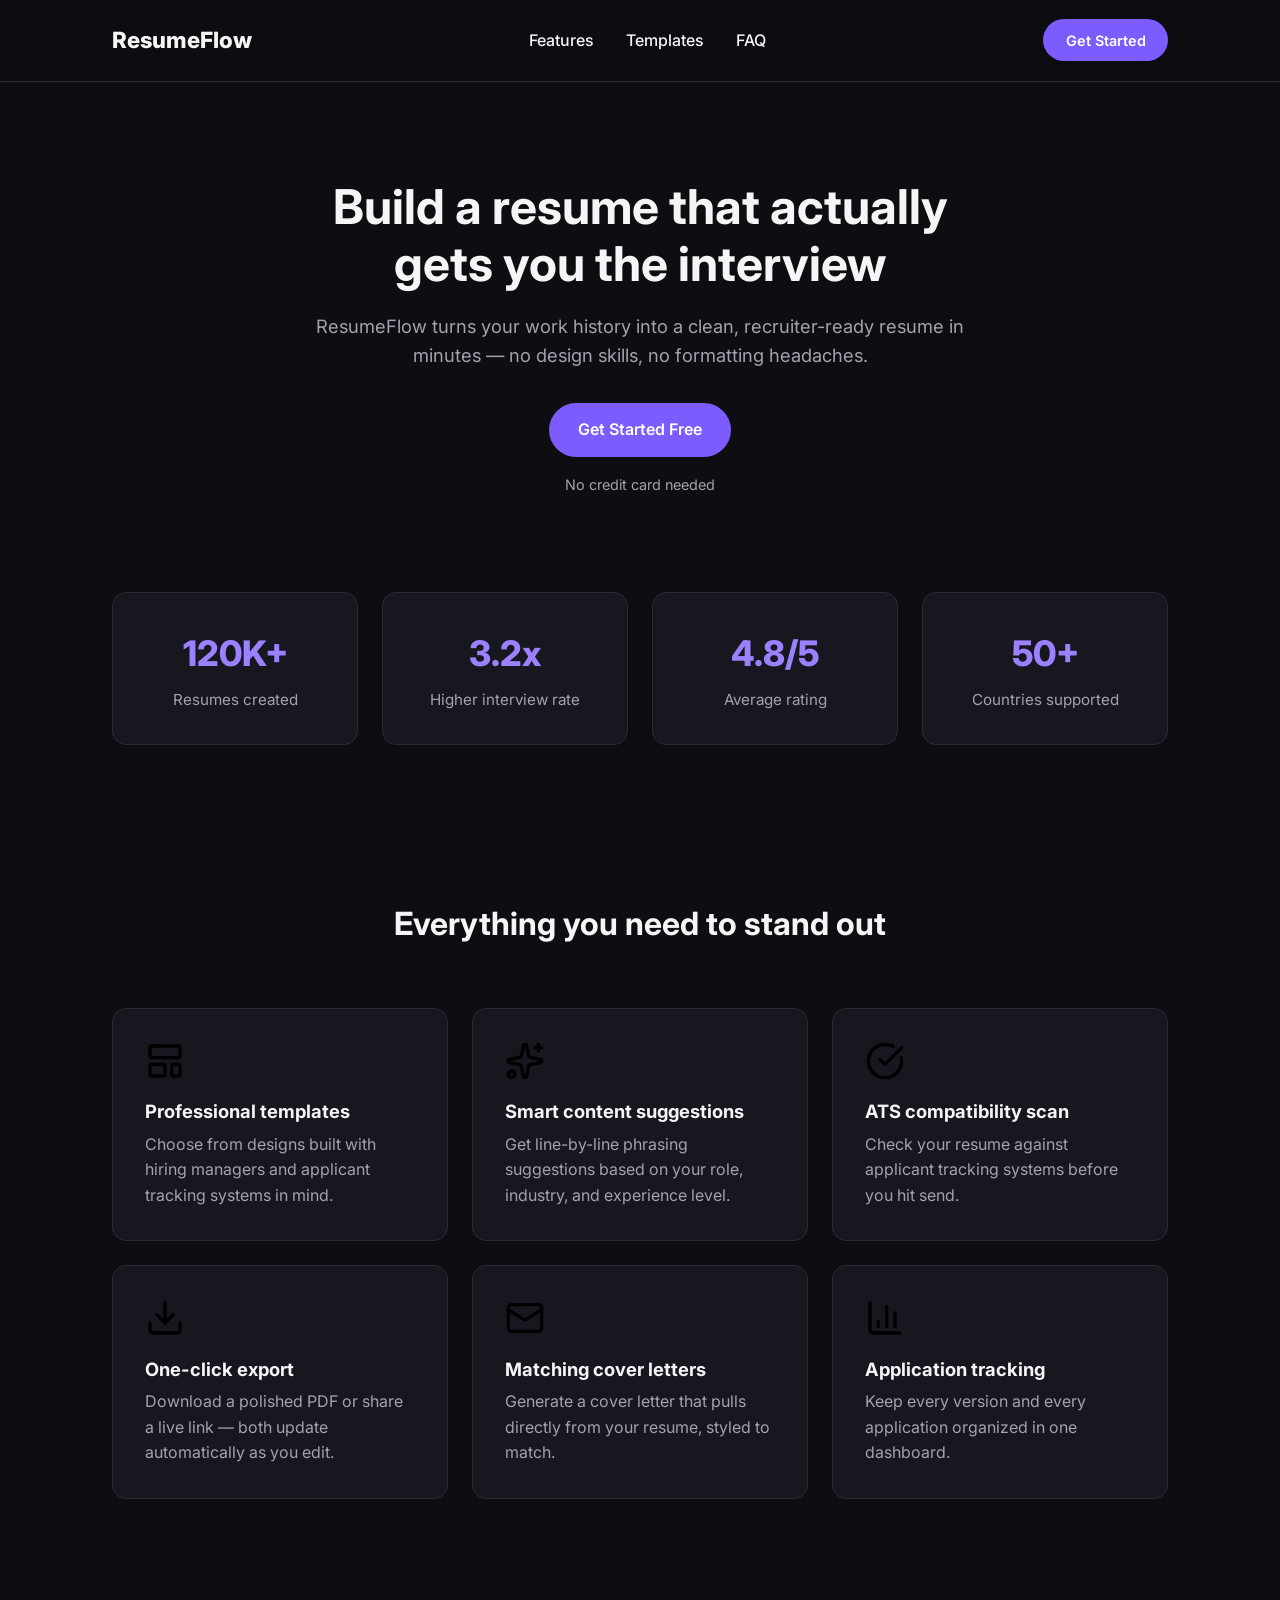
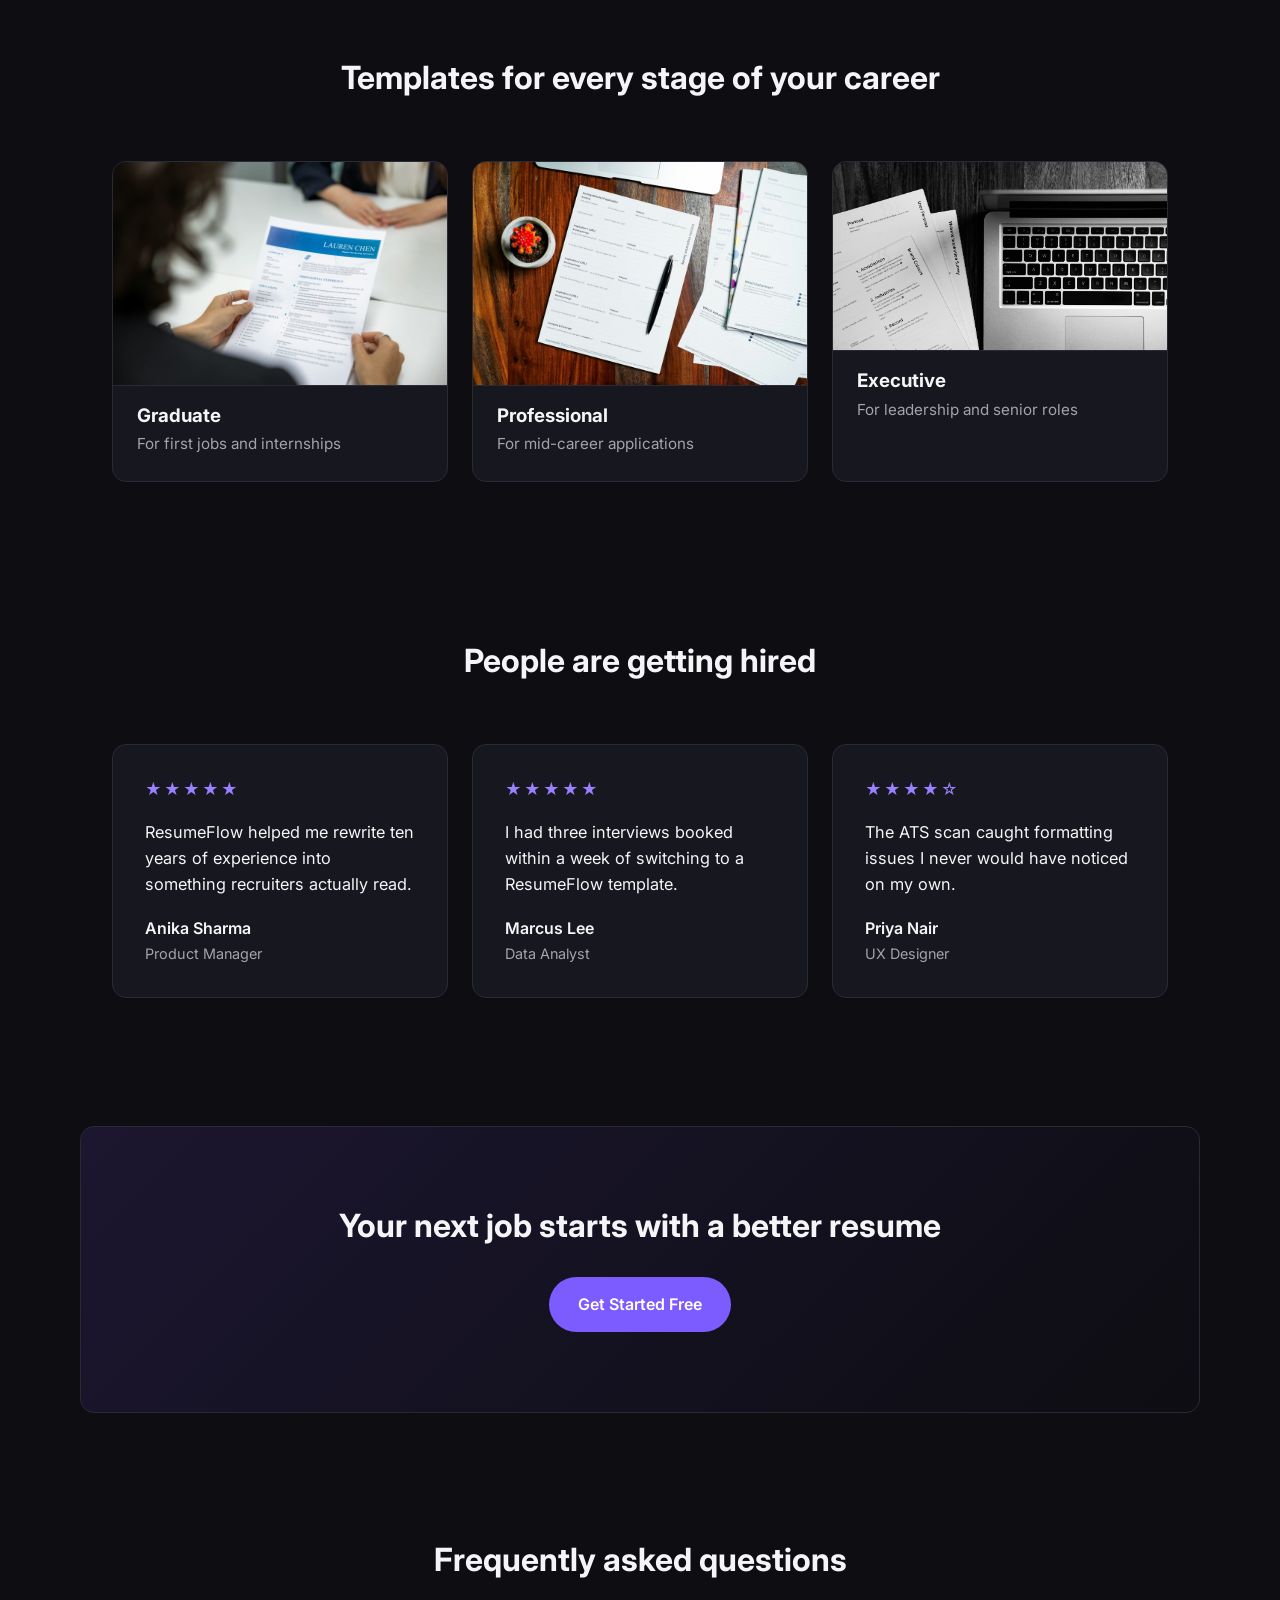
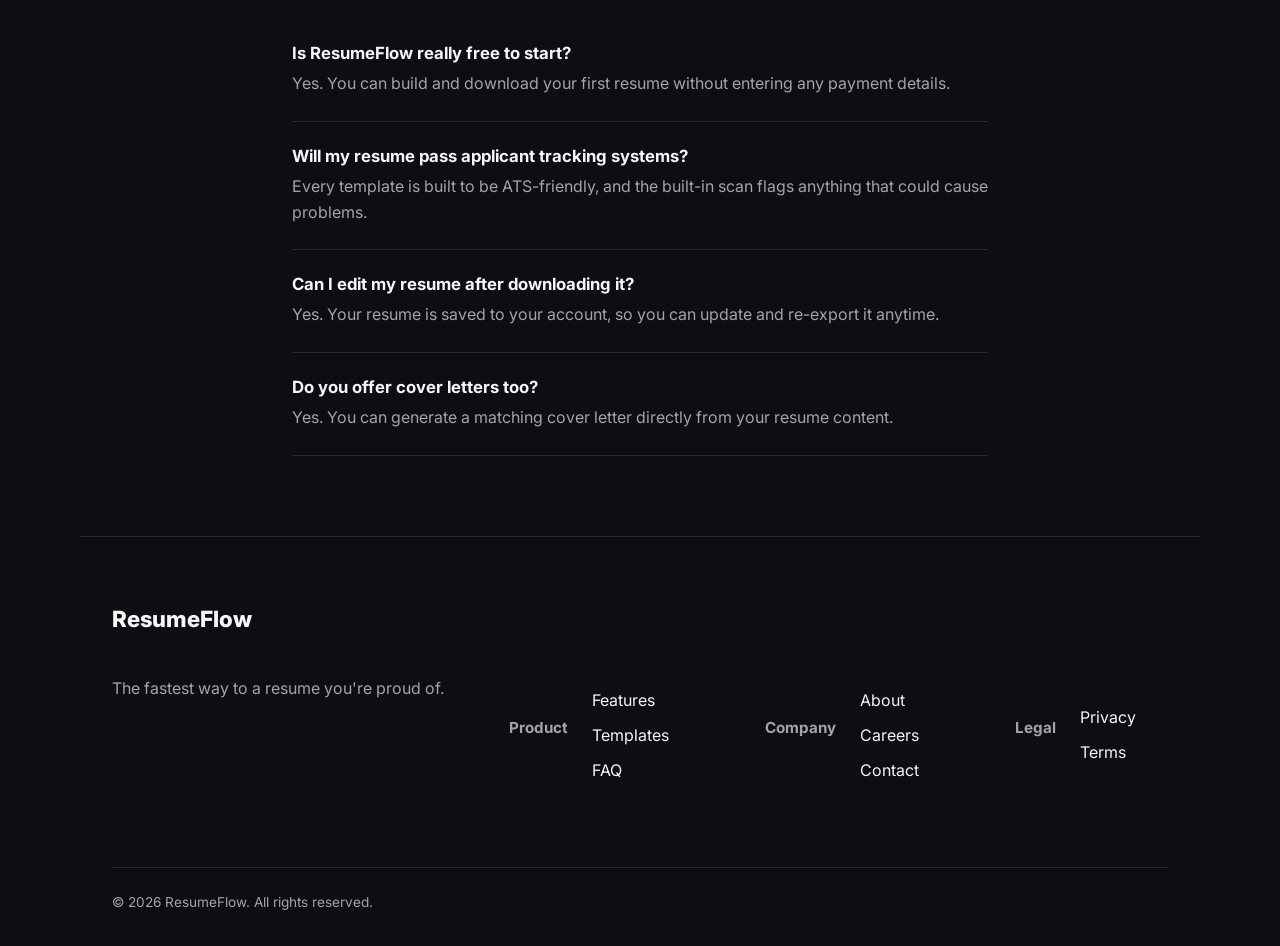
==== index.html @ b1fd6811 "Resume product landing page" ====
<!DOCTYPE html>
<html lang="en">
<head>
  <meta charset="UTF-8">
  <meta name="viewport" content="width=device-width, initial-scale=1.0">
  <title>ResumeFlow — Build a resume that gets you hired</title>
  <link rel="preconnect" href="https://fonts.googleapis.com">
  <link href="https://fonts.googleapis.com/css2?family=Inter:wght@400;500;600;700;800&display=swap" rel="stylesheet">
  <link rel="stylesheet" href="style.css">
</head>
<body>

  <header>
    <nav>
      <p class="logo">ResumeFlow</p>
      <ul class="nav-links">
        <li><a href="#features">Features</a></li>
        <li><a href="#templates">Templates</a></li>
        <li><a href="#faq">FAQ</a></li>
      </ul>
      <a href="#cta" class="btn btn-primary nav-cta">Get Started</a>
    </nav>
  </header>

  <main>

    <section class="hero">
      <h1 id="hero-headline">Build a resume that actually gets you the interview</h1>
      <p class="hero-subtext">ResumeFlow turns your work history into a clean, recruiter-ready resume in minutes — no design skills, no formatting headaches.</p>
      <a href="#cta" class="btn btn-primary">Get Started Free</a>
      <p class="reassurance">No credit card needed</p>
    </section>

    <section class="stats" aria-label="ResumeFlow usage statistics">
      <article class="stat-card">
        <p class="stat-number">120K+</p>
        <p class="stat-label">Resumes created</p>
      </article>
      <article class="stat-card">
        <p class="stat-number">3.2x</p>
        <p class="stat-label">Higher interview rate</p>
      </article>
      <article class="stat-card">
        <p class="stat-number">4.8/5</p>
        <p class="stat-label">Average rating</p>
      </article>
      <article class="stat-card">
        <p class="stat-number">50+</p>
        <p class="stat-label">Countries supported</p>
      </article>
    </section>

    <section id="features" class="features">
      <h2>Everything you need to stand out</h2>
      <article class="feature-card">
        <img src="images/icon-template.svg" alt="Stack of resume template layouts icon">
        <h3>Professional templates</h3>
        <p>Choose from designs built with hiring managers and applicant tracking systems in mind.</p>
      </article>
      <article class="feature-card">
        <img src="images/icon-ai.svg" alt="Spark icon representing smart writing suggestions">
        <h3>Smart content suggestions</h3>
        <p>Get line-by-line phrasing suggestions based on your role, industry, and experience level.</p>
      </article>
      <article class="feature-card">
        <img src="images/icon-ats.svg" alt="Checklist icon representing ATS compatibility scan">
        <h3>ATS compatibility scan</h3>
        <p>Check your resume against applicant tracking systems before you hit send.</p>
      </article>
      <article class="feature-card">
        <img src="images/icon-export.svg" alt="Download arrow icon representing file export">
        <h3>One-click export</h3>
        <p>Download a polished PDF or share a live link — both update automatically as you edit.</p>
      </article>
      <article class="feature-card">
        <img src="images/icon-cover.svg" alt="Letter icon representing cover letter builder">
        <h3>Matching cover letters</h3>
        <p>Generate a cover letter that pulls directly from your resume, styled to match.</p>
      </article>
      <article class="feature-card">
        <img src="images/icon-track.svg" alt="Graph icon representing application tracking">
        <h3>Application tracking</h3>
        <p>Keep every version and every application organized in one dashboard.</p>
      </article>
    </section>

    <section id="templates" class="templates">
      <h2>Templates for every stage of your career</h2>
      <article class="template-card">
        <img src="images/template-graduate.jpg" alt="Preview of the Graduate resume template">
        <h3>Graduate</h3>
        <p>For first jobs and internships</p>
      </article>
      <article class="template-card">
        <img src="images/template-professional.jpg" alt="Preview of the Professional resume template">
        <h3>Professional</h3>
        <p>For mid-career applications</p>
      </article>
      <article class="template-card">
        <img src="images/template-executive.jpg" alt="Preview of the Executive resume template">
        <h3>Executive</h3>
        <p>For leadership and senior roles</p>
      </article>
    </section>

    <section class="testimonials">
      <h2>People are getting hired</h2>
      <article class="testimonial-card">
        <p class="stars" aria-label="5 out of 5 stars">★★★★★</p>
        <blockquote>ResumeFlow helped me rewrite ten years of experience into something recruiters actually read.</blockquote>
        <p class="testimonial-name">Anika Sharma</p>
        <p class="testimonial-role">Product Manager</p>
      </article>
      <article class="testimonial-card">
        <p class="stars" aria-label="5 out of 5 stars">★★★★★</p>
        <blockquote>I had three interviews booked within a week of switching to a ResumeFlow template.</blockquote>
        <p class="testimonial-name">Marcus Lee</p>
        <p class="testimonial-role">Data Analyst</p>
      </article>
      <article class="testimonial-card">
        <p class="stars" aria-label="4 out of 5 stars">★★★★☆</p>
        <blockquote>The ATS scan caught formatting issues I never would have noticed on my own.</blockquote>
        <p class="testimonial-name">Priya Nair</p>
        <p class="testimonial-role">UX Designer</p>
      </article>
    </section>

    <section id="cta" class="cta-band">
      <h2>Your next job starts with a better resume</h2>
      <a href="#" class="btn btn-primary">Get Started Free</a>
    </section>

    <section id="faq" class="faq">
      <h2>Frequently asked questions</h2>
      <article class="faq-item">
        <h3>Is ResumeFlow really free to start?</h3>
        <p>Yes. You can build and download your first resume without entering any payment details.</p>
      </article>
      <article class="faq-item">
        <h3>Will my resume pass applicant tracking systems?</h3>
        <p>Every template is built to be ATS-friendly, and the built-in scan flags anything that could cause problems.</p>
      </article>
      <article class="faq-item">
        <h3>Can I edit my resume after downloading it?</h3>
        <p>Yes. Your resume is saved to your account, so you can update and re-export it anytime.</p>
      </article>
      <article class="faq-item">
        <h3>Do you offer cover letters too?</h3>
        <p>Yes. You can generate a matching cover letter directly from your resume content.</p>
      </article>
    </section>

  </main>

  <footer>
    <p class="logo">ResumeFlow</p>
    <p class="footer-tagline">The fastest way to a resume you're proud of.</p>

    <nav class="footer-column" aria-label="Product links">
      <h4>Product</h4>
      <ul>
        <li><a href="#features">Features</a></li>
        <li><a href="#templates">Templates</a></li>
        <li><a href="#faq">FAQ</a></li>
      </ul>
    </nav>

    <nav class="footer-column" aria-label="Company links">
      <h4>Company</h4>
      <ul>
        <li><a href="#">About</a></li>
        <li><a href="#">Careers</a></li>
        <li><a href="#">Contact</a></li>
      </ul>
    </nav>

    <nav class="footer-column" aria-label="Legal links">
      <h4>Legal</h4>
      <ul>
        <li><a href="#">Privacy</a></li>
        <li><a href="#">Terms</a></li>
      </ul>
    </nav>

    <p class="copyright">© <time id="year">2026</time> ResumeFlow. All rights reserved.</p>
  </footer>

  <script src="script.js"></script>
</body>
</html>
---- style.css ----
:root {
  --bg: #0d0d12;
  --bg-card: #17171f;
  --text: #f5f5f7;
  --text-muted: #a3a3af;
  --accent: #7c5cff;
  --accent-light: #9b81ff;
  --border: #2a2a35;
  --radius: 14px;
  --max-width: 1120px;
}

* {
  margin: 0;
  padding: 0;
  box-sizing: border-box;
}

body {
  font-family: 'Inter', sans-serif;
  background-color: var(--bg);
  color: var(--text);
  line-height: 1.6;
}

img {
  max-width: 100%;
  display: block;
}

a {
  color: inherit;
  text-decoration: none;
}

ul {
  list-style: none;
}

h1, h2, h3, h4 {
  font-weight: 700;
  line-height: 1.2;
}

h2 {
  font-size: 2rem;
  text-align: center;
  margin-bottom: 2.5rem;
}

.btn {
  display: inline-block;
  padding: 0.9rem 1.8rem;
  border-radius: 999px;
  font-weight: 600;
  font-size: 1rem;
  transition: transform 0.15s ease, opacity 0.15s ease;
}

.btn-primary {
  background-color: var(--accent);
  color: #ffffff;
}

.btn-primary:hover {
  background-color: var(--accent-light);
  transform: translateY(-2px);
}

.logo {
  font-size: 1.4rem;
  font-weight: 800;
}

header {
  border-bottom: 1px solid var(--border);
  position: sticky;
  top: 0;
  background-color: rgba(13, 13, 18, 0.9);
  backdrop-filter: blur(8px);
  z-index: 10;
}

nav {
  max-width: var(--max-width);
  margin: 0 auto;
  padding: 1.2rem 2rem;
  display: flex;
  align-items: center;
  justify-content: space-between;
  gap: 1.5rem;
}

.nav-links {
  display: flex;
  gap: 2rem;
  font-weight: 500;
}

.nav-links a:hover {
  color: var(--accent-light);
}

.nav-cta {
  padding: 0.6rem 1.4rem;
  font-size: 0.9rem;
}

.hero {
  max-width: 760px;
  margin: 0 auto;
  padding: 6rem 2rem 4rem;
  text-align: center;
}

.hero h1 {
  font-size: 3rem;
  margin-bottom: 1.2rem;
}

.hero-subtext {
  font-size: 1.15rem;
  color: var(--text-muted);
  margin-bottom: 2rem;
}

.reassurance {
  margin-top: 1rem;
  font-size: 0.9rem;
  color: var(--text-muted);
}

.stats {
  max-width: var(--max-width);
  margin: 0 auto;
  padding: 2rem 2rem 5rem;
  display: grid;
  grid-template-columns: repeat(4, 1fr);
  gap: 1.5rem;
}

.stat-card {
  background-color: var(--bg-card);
  border: 1px solid var(--border);
  border-radius: var(--radius);
  padding: 2rem 1rem;
  text-align: center;
}

.stat-number {
  font-size: 2.2rem;
  font-weight: 800;
  color: var(--accent-light);
}

.stat-label {
  color: var(--text-muted);
  font-size: 0.95rem;
  margin-top: 0.4rem;
}

.features {
  max-width: var(--max-width);
  margin: 0 auto;
  padding: 5rem 2rem;
  display: grid;
  grid-template-columns: 1fr;
  gap: 1.5rem;
}

.features h2 {
  grid-column: 1 / -1;
}

.feature-card {
  background-color: var(--bg-card);
  border: 1px solid var(--border);
  border-radius: var(--radius);
  padding: 2rem;
}

.feature-card img {
  width: 40px;
  height: 40px;
  margin-bottom: 1.2rem;
}

.feature-card h3 {
  font-size: 1.15rem;
  margin-bottom: 0.6rem;
}

.feature-card p {
  color: var(--text-muted);
}

.templates {
  max-width: var(--max-width);
  margin: 0 auto;
  padding: 5rem 2rem;
  display: grid;
  grid-template-columns: 1fr;
  gap: 1.5rem;
}

.templates h2 {
  grid-column: 1 / -1;
}

.template-card {
  background-color: var(--bg-card);
  border: 1px solid var(--border);
  border-radius: var(--radius);
  overflow: hidden;
  padding-bottom: 1.5rem;
}

.template-card img {
  width: 100%;
  border-bottom: 1px solid var(--border);
}

.template-card h3 {
  padding: 1.2rem 1.5rem 0.3rem;
}

.template-card p {
  padding: 0 1.5rem;
  color: var(--text-muted);
  font-size: 0.95rem;
}

.testimonials {
  max-width: var(--max-width);
  margin: 0 auto;
  padding: 5rem 2rem;
  display: grid;
  grid-template-columns: 1fr;
  gap: 1.5rem;
}

.testimonials h2 {
  grid-column: 1 / -1;
}

.testimonial-card {
  background-color: var(--bg-card);
  border: 1px solid var(--border);
  border-radius: var(--radius);
  padding: 2rem;
}

.stars {
  color: var(--accent-light);
  margin-bottom: 1rem;
  letter-spacing: 2px;
}

blockquote {
  color: var(--text);
  margin-bottom: 1.2rem;
  font-size: 1.02rem;
}

.testimonial-name {
  font-weight: 600;
}

.testimonial-role {
  color: var(--text-muted);
  font-size: 0.9rem;
}

.cta-band {
  text-align: center;
  padding: 5rem 2rem;
  margin: 3rem auto;
  max-width: var(--max-width);
  background: linear-gradient(135deg, #1c1630, #0d0d12);
  border: 1px solid var(--border);
  border-radius: var(--radius);
}

.cta-band h2 {
  margin-bottom: 2rem;
}

.faq {
  max-width: 760px;
  margin: 0 auto;
  padding: 5rem 2rem;
}

.faq-item {
  border-bottom: 1px solid var(--border);
  padding: 1.5rem 0;
}

.faq-item h3 {
  font-size: 1.05rem;
  margin-bottom: 0.5rem;
}

.faq-item p {
  color: var(--text-muted);
}

footer {
  border-top: 1px solid var(--border);
  padding: 4rem 2rem 2rem;
  max-width: var(--max-width);
  margin: 0 auto;
  display: grid;
  grid-template-columns: 2fr 1fr 1fr 1fr;
  gap: 2rem;
}

.footer-tagline {
  color: var(--text-muted);
  margin-top: 0.5rem;
  grid-column: 1 / 2;
}

.footer-column h4 {
  font-size: 0.95rem;
  margin-bottom: 1rem;
  color: var(--text-muted);
}

.footer-column ul {
  display: flex;
  flex-direction: column;
  gap: 0.6rem;
}

.footer-column a:hover {
  color: var(--accent-light);
}

.copyright {
  grid-column: 1 / -1;
  border-top: 1px solid var(--border);
  margin-top: 2rem;
  padding-top: 1.5rem;
  color: var(--text-muted);
  font-size: 0.85rem;
}

@media (min-width: 640px) {
  .stats {
    grid-template-columns: repeat(4, 1fr);
  }
  .features {
    grid-template-columns: repeat(2, 1fr);
  }
  .templates {
    grid-template-columns: repeat(3, 1fr);
  }
  .testimonials {
    grid-template-columns: repeat(3, 1fr);
  }
}

@media (min-width: 900px) {
  .features {
    grid-template-columns: repeat(3, 1fr);
  }
}

@media (max-width: 639px) {
  .stats {
    grid-template-columns: repeat(2, 1fr);
  }
  .hero h1 {
    font-size: 2.2rem;
  }
  .nav-links {
    display: none;
  }
  footer {
    grid-template-columns: 1fr 1fr;
  }
  .footer-tagline {
    grid-column: 1 / -1;
  }
}
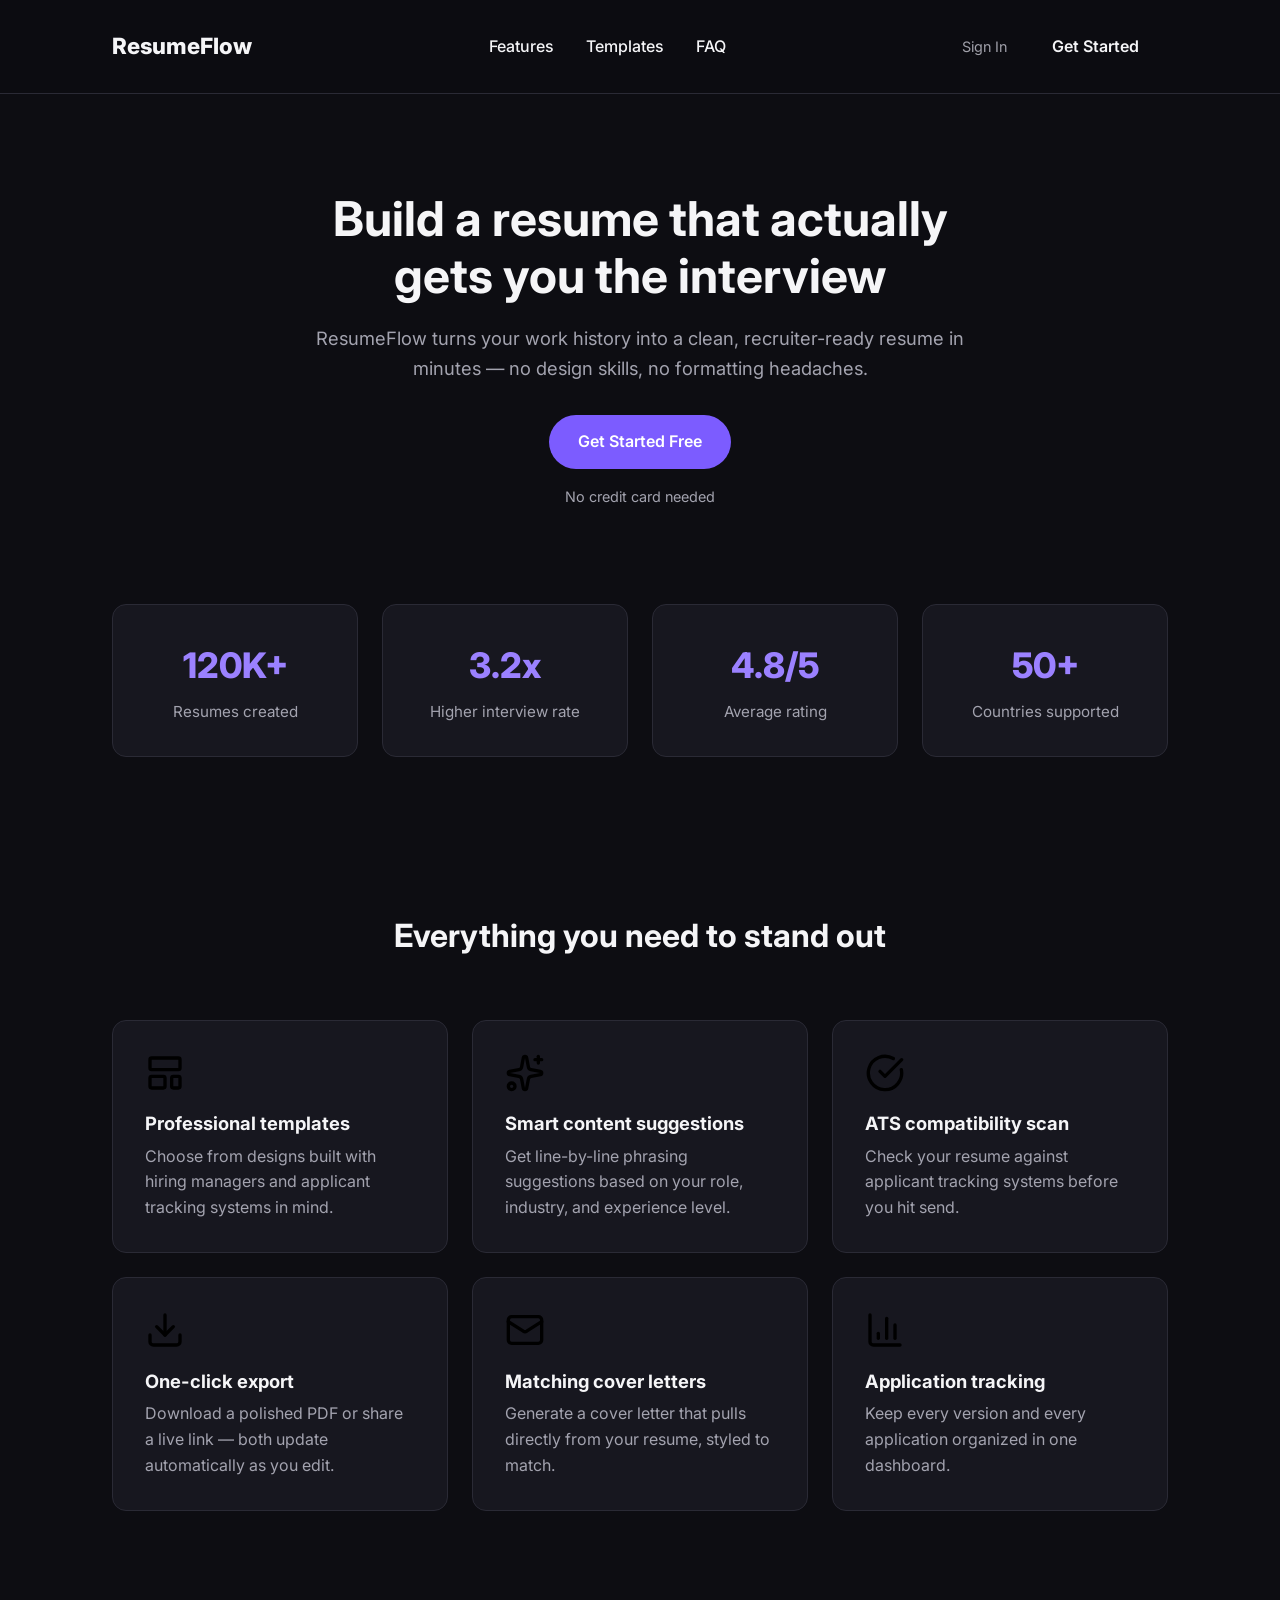
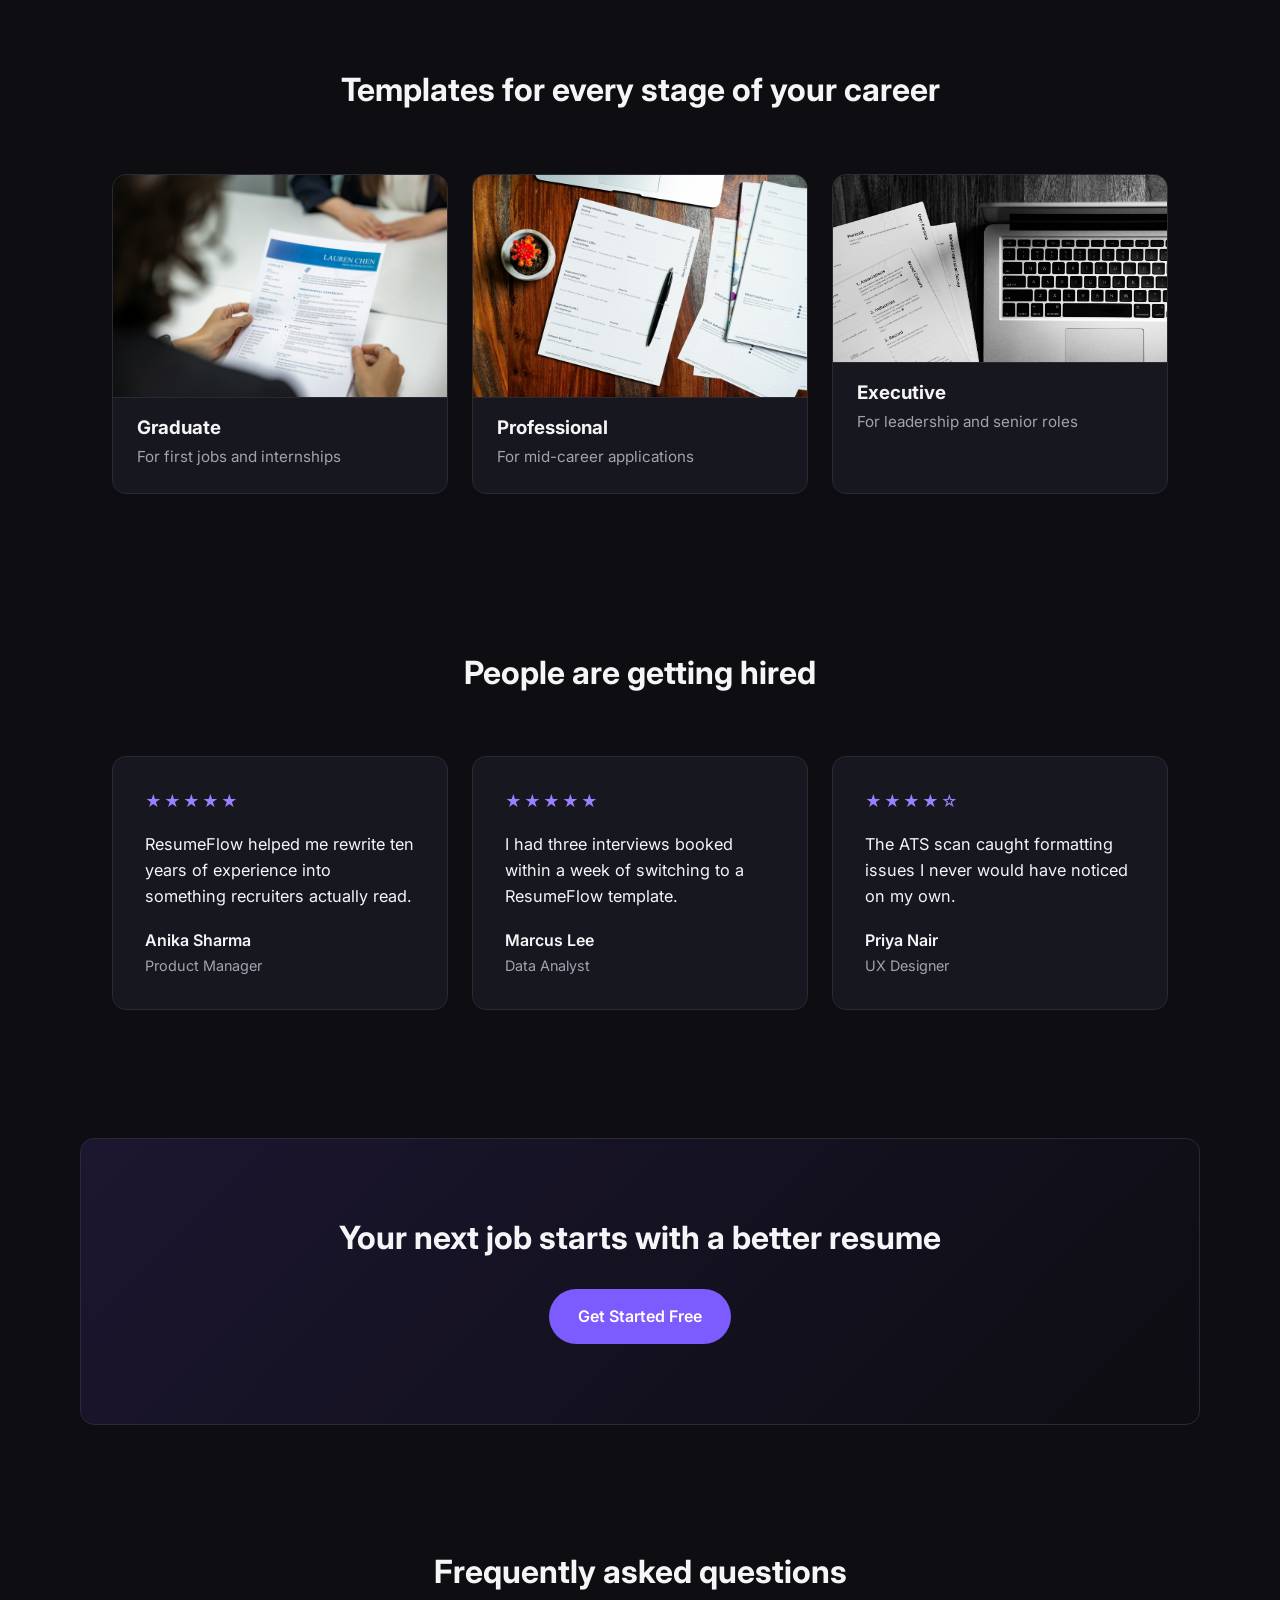
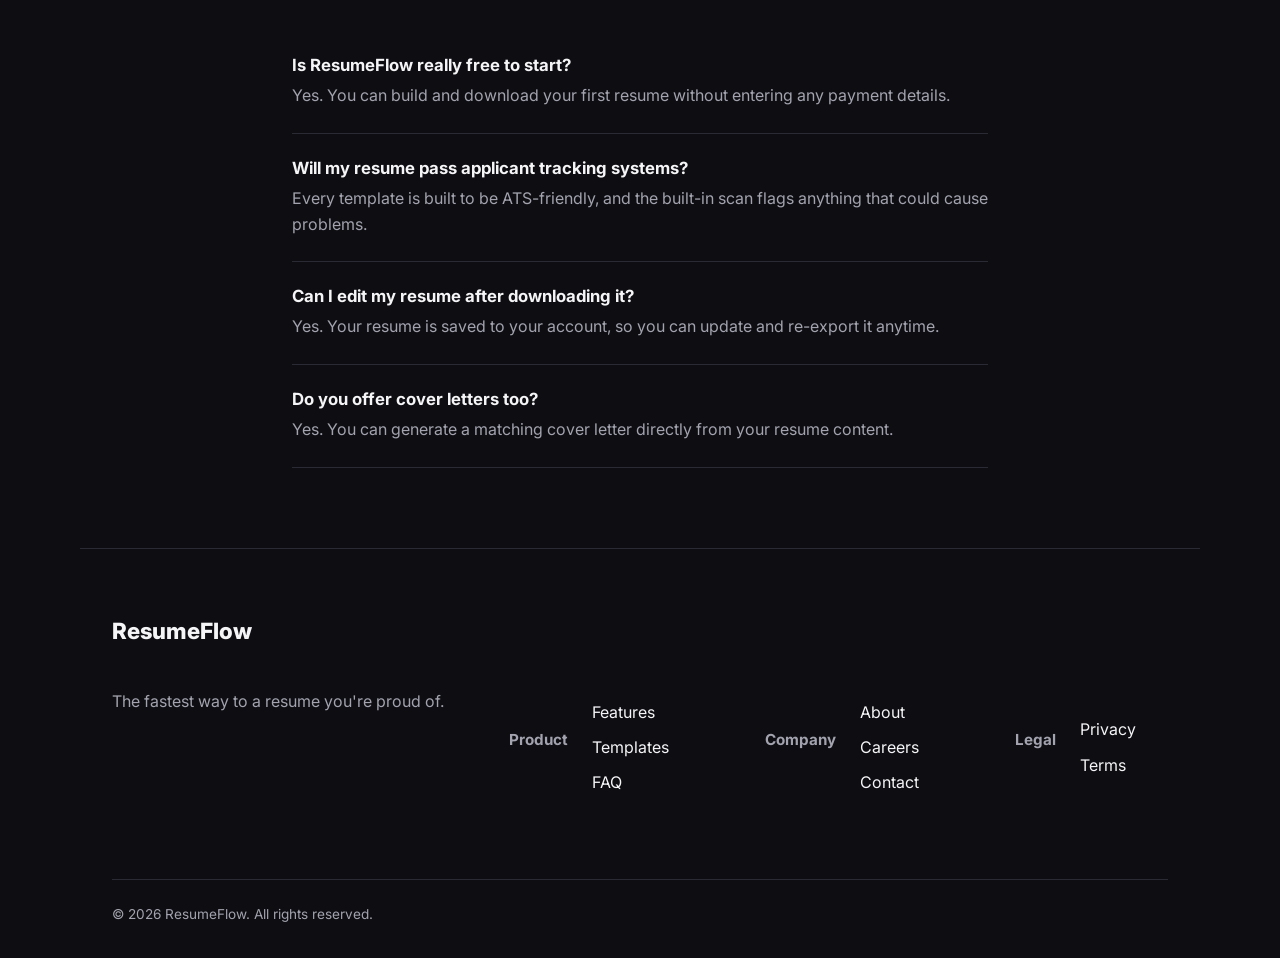
==== commit 04c50f07: "update landing page" ====
--- a/index.html
+++ b/index.html
@@ -11,16 +11,19 @@
 <body>
 
   <header>
-    <nav>
-      <p class="logo">ResumeFlow</p>
-      <ul class="nav-links">
-        <li><a href="#features">Features</a></li>
-        <li><a href="#templates">Templates</a></li>
-        <li><a href="#faq">FAQ</a></li>
-      </ul>
-      <a href="#cta" class="btn btn-primary nav-cta">Get Started</a>
-    </nav>
-  </header>
+  <nav class="navbar">
+    <p class="logo">ResumeFlow</p>
+    <ul class="nav-links">
+      <li><a href="#features">Features</a></li>
+      <li><a href="#templates">Templates</a></li>
+      <li><a href="#faq">FAQ</a></li>
+    </ul>
+    <p class="nav-buttons">
+      <a href="login.html" class="btn-text">Sign In</a>
+      <a href="register.html" class="btn">Get Started</a>
+    </p>
+  </nav>
+</header>
 
   <main>
 
--- a/style.css
+++ b/style.css
@@ -383,4 +383,19 @@
   .footer-tagline {
     grid-column: 1 / -1;
   }
+}
+
+.nav-buttons {
+  display: flex;
+  align-items: center;
+  gap: 16px;
+}
+
+.btn-text {
+  color: #a1a1aa;
+  font-size: 0.9rem;
+}
+
+.btn-text:hover {
+  color: #f4f4f5;
 }
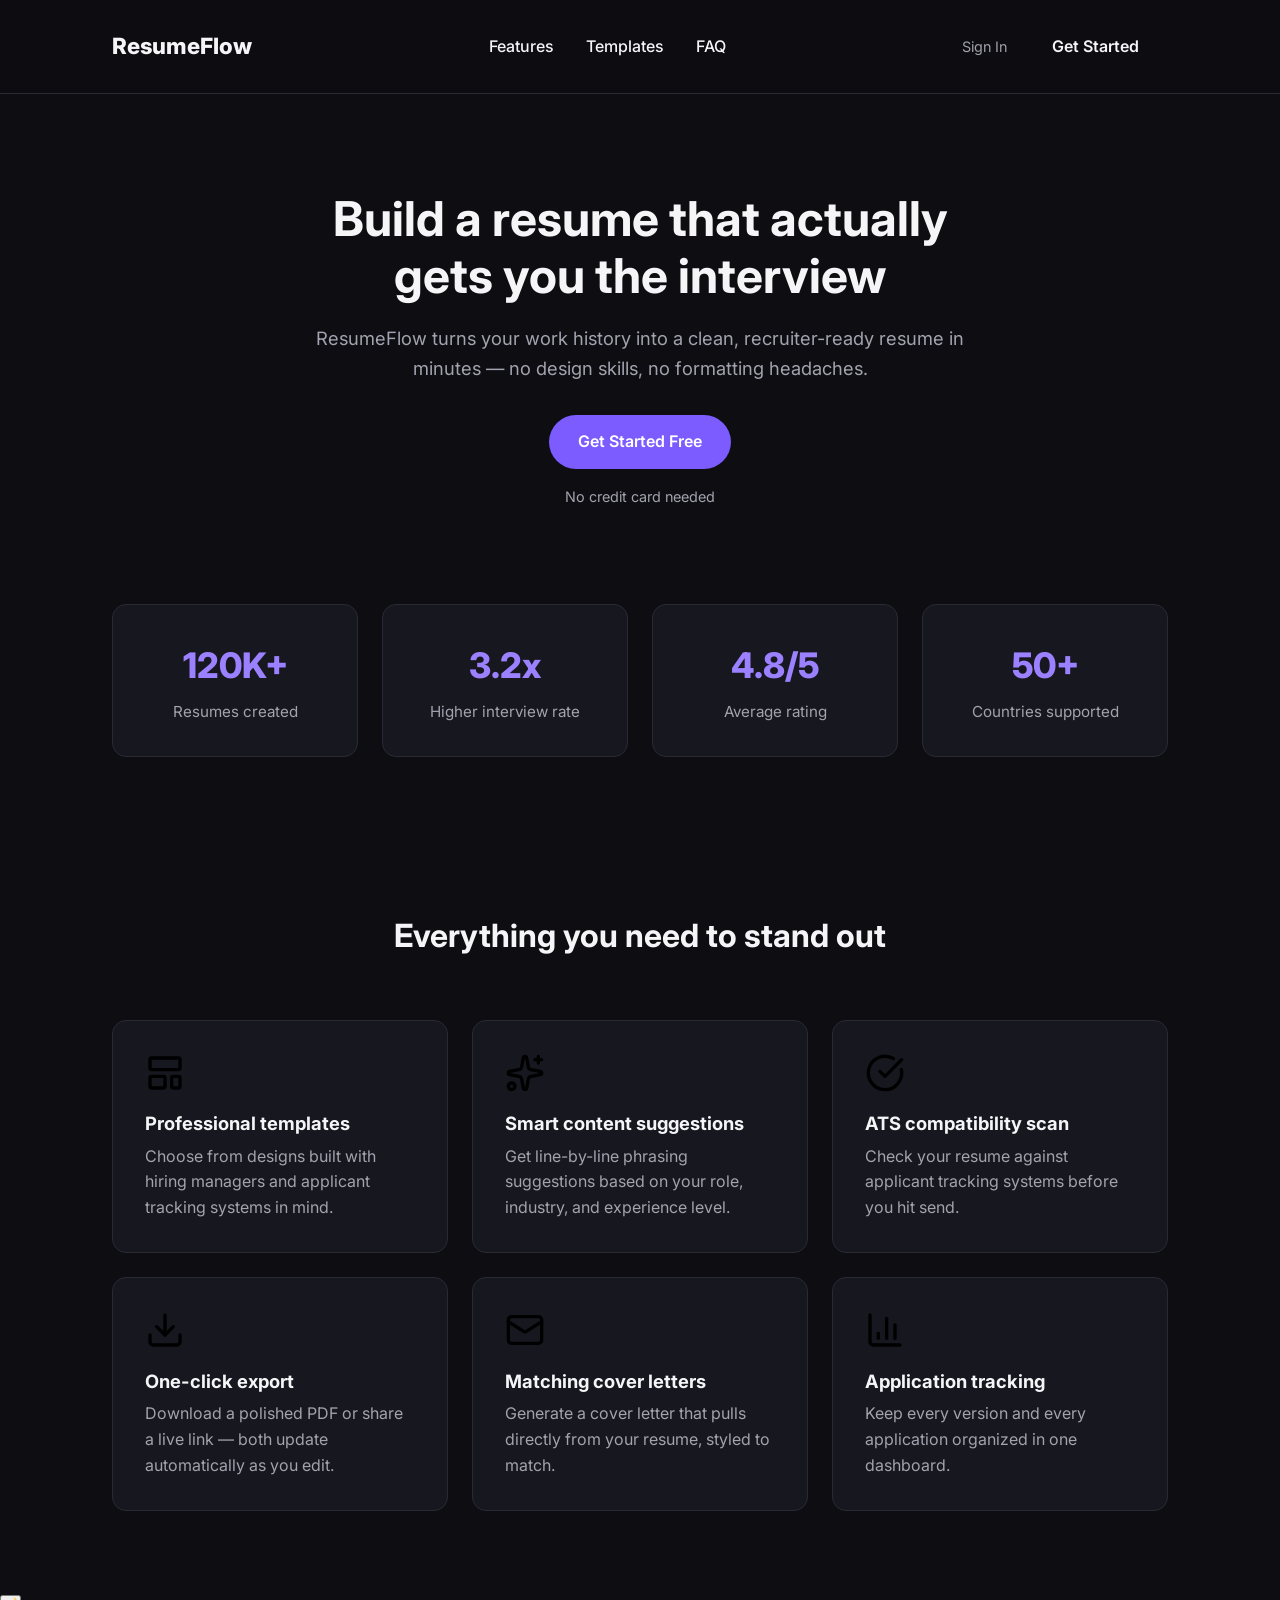
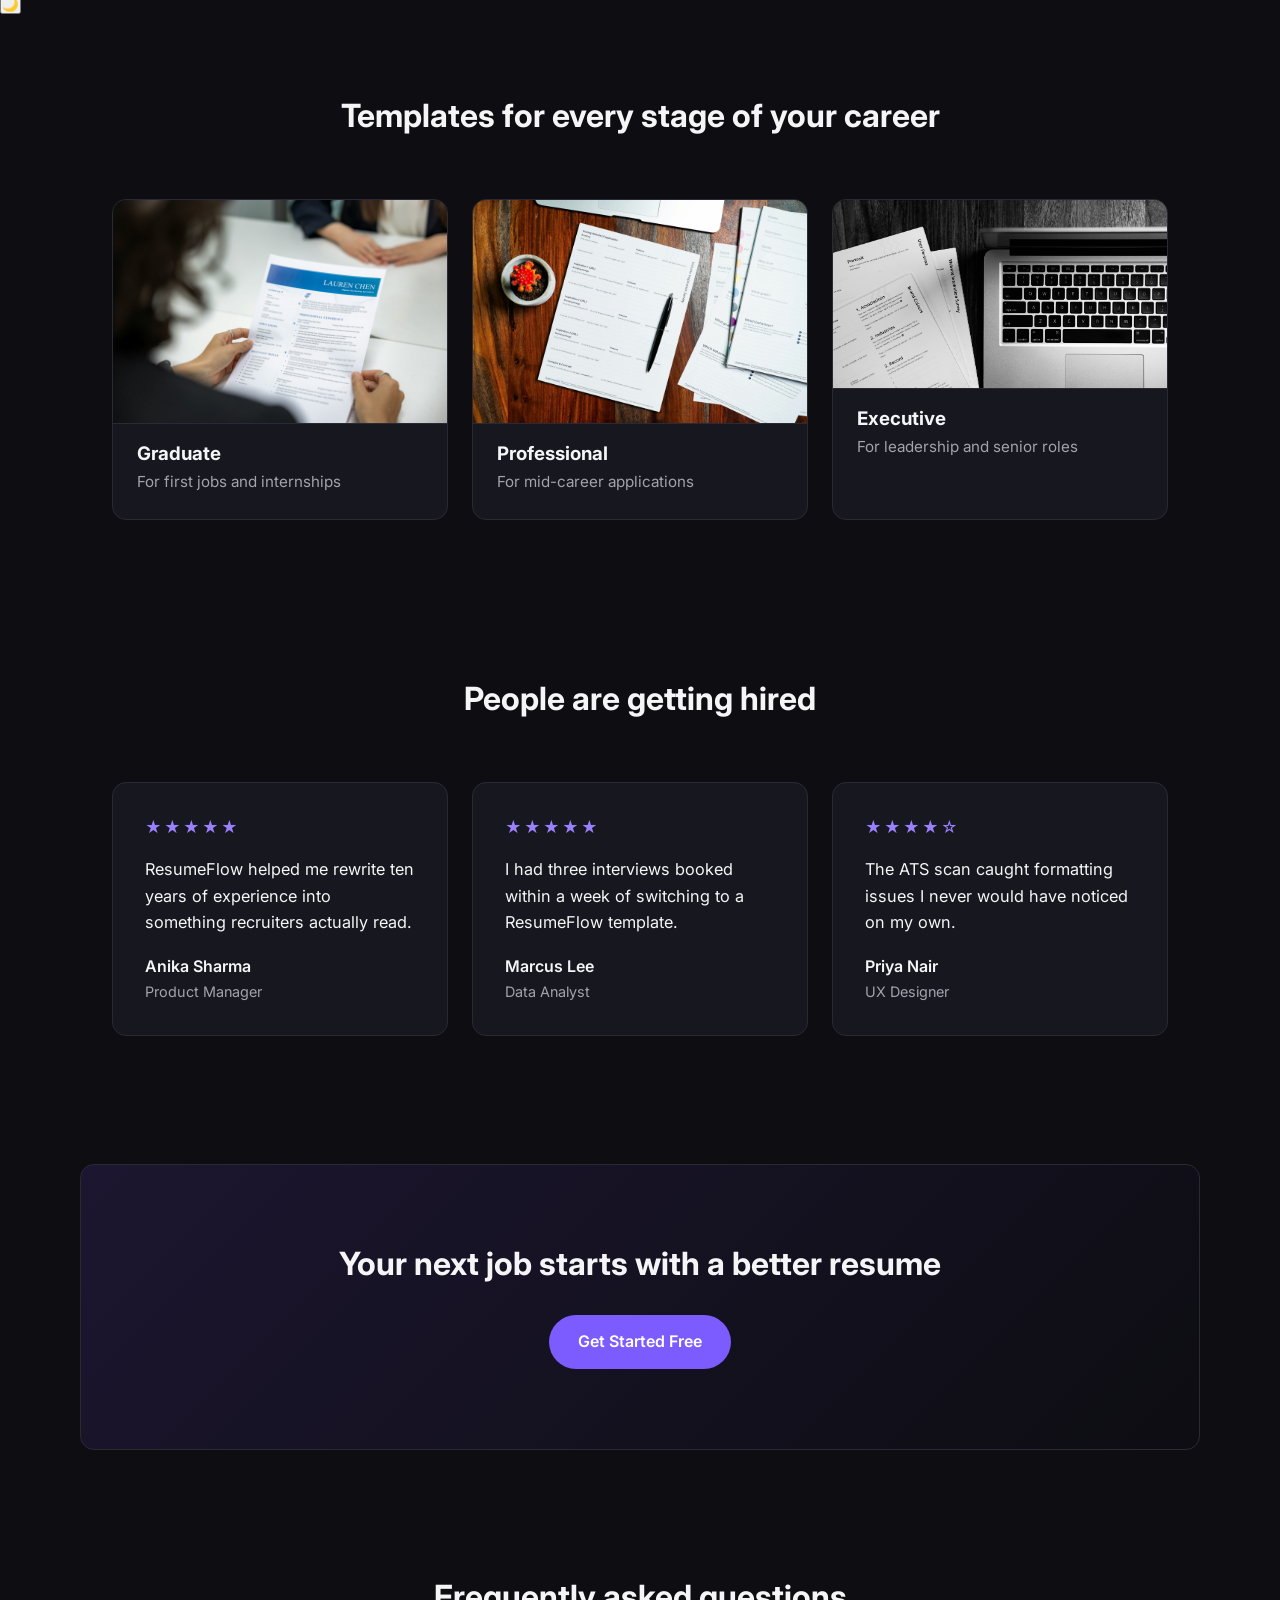
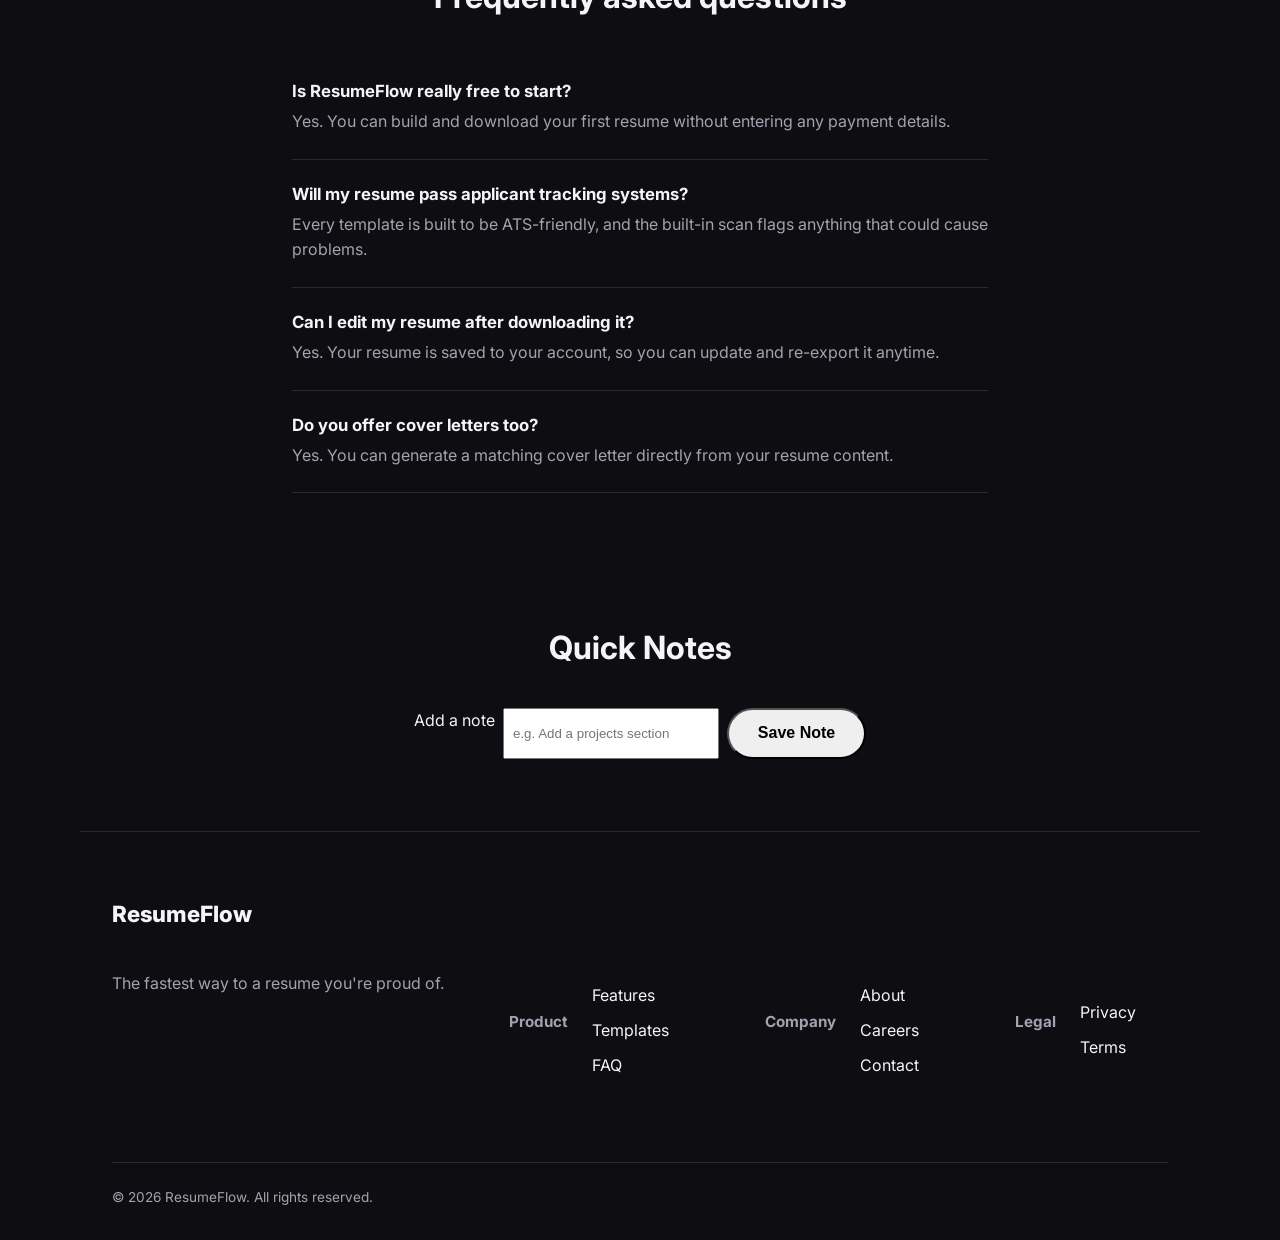
==== commit 20ec3cf7: "add some changes in resumeflow" ====
--- a/index.html
+++ b/index.html
@@ -86,6 +86,8 @@
         <p>Keep every version and every application organized in one dashboard.</p>
       </article>
     </section>
+    
+    <button id="themeToggle" aria-label="Toggle theme">🌙</button>
 
     <section id="templates" class="templates">
       <h2>Templates for every stage of your career</h2>
@@ -152,6 +154,17 @@
         <p>Yes. You can generate a matching cover letter directly from your resume content.</p>
       </article>
     </section>
+
+    <section class="notes-demo">
+  <h2>Quick Notes</h2>
+  <form id="noteForm">
+    <label for="noteInput">Add a note</label>
+    <input type="text" id="noteInput" placeholder="e.g. Add a projects section" required>
+    <button type="submit" class="btn">Save Note</button>
+  </form>
+
+  <ul id="notesList"></ul>
+</section>
 
   </main>
 
--- a/style.css
+++ b/style.css
@@ -398,4 +398,34 @@
 
 .btn-text:hover {
   color: #f4f4f5;
+}
+
+.notes-demo {
+  max-width: 500px;
+  margin: 2rem auto;
+  padding: 1.5rem;
+}
+
+.notes-demo form {
+  display: flex;
+  gap: 0.5rem;
+  margin-bottom: 1rem;
+}
+
+.notes-demo input {
+  flex: 1;
+  padding: 0.5rem;
+}
+
+#notesList {
+  list-style: none;
+  padding: 0;
+}
+
+#notesList li {
+  display: flex;
+  justify-content: space-between;
+  align-items: center;
+  padding: 0.5rem;
+  border-bottom: 1px solid #ddd;
 }
